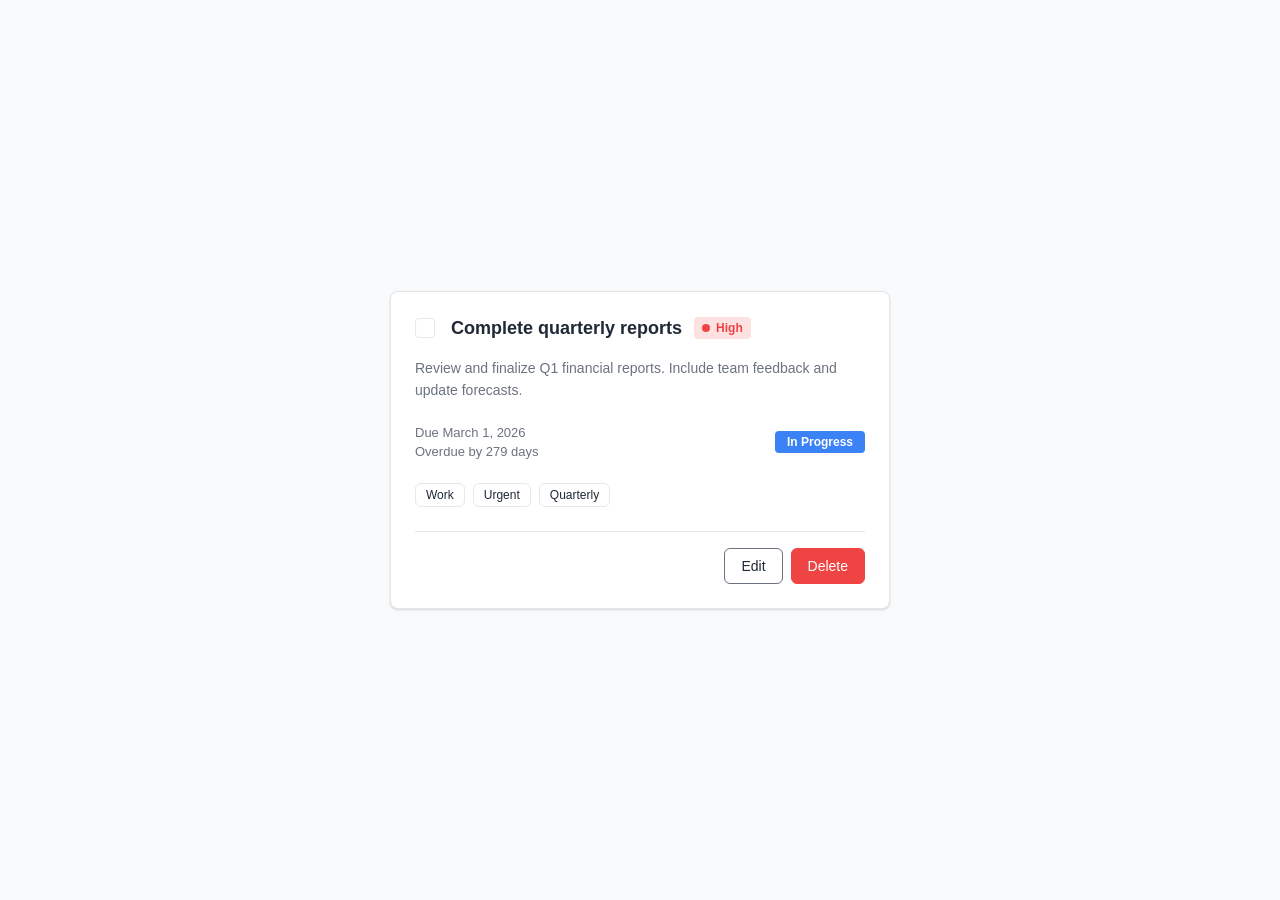
==== week1/index.html @ 6bccd1b2 "first commit" ====
<!DOCTYPE html>
<html lang="en">

<head>
  <meta charset="UTF-8">
  <meta name="viewport" content="width=device-width, initial-scale=1.0">
  <title>Todo Card Component</title>
  <link rel="stylesheet" href="style.css">
</head>

<body>
  <main class="container">
    <article class="todo-card" data-testid="test-todo-card">
      <!-- Header section -->
      <header class="todo-card__header">
        <div class="todo-card__checkbox-wrapper">
          <input type="checkbox" id="task-complete" class="todo-card__checkbox"
            data-testid="test-todo-complete-toggle" />
          <label for="task-complete" class="visually-hidden">Mark task as complete</label>
        </div>

        <div class="todo-card__title-priority">
          <h2 class="todo-card__title" data-testid="test-todo-title">Complete quarterly reports</h2>
          <span class="todo-priority todo-priority--high" data-testid="test-todo-priority" aria-label="High priority">
            <span class="priority-dot"></span>High
          </span>
        </div>
      </header>

      <!-- Description -->
      <p class="todo-card__description" data-testid="test-todo-description">
        Review and finalize Q1 financial reports. Include team feedback and update forecasts.
      </p>

      <!-- Meta information -->
      <div class="todo-card__meta">
        <div class="todo-card__due-date">
          <time class="todo-card__time" datetime="2026-03-01T18:00:00Z" data-testid="test-todo-due-date">
            Due March 1, 2026
          </time>
          <span class="todo-time-remaining" data-testid="test-todo-time-remaining" aria-live="polite">
            Due in 19 days
          </span>
        </div>

        <div class="todo-card__status">
          <span class="status-badge status-badge--in-progress" data-testid="test-todo-status">
            In Progress
          </span>
        </div>
      </div>

      <!-- Tags -->
      <div class="todo-card__tags" data-testid="test-todo-tags">
        <span class="tag" data-testid="test-todo-tag-work">Work</span>
        <span class="tag" data-testid="test-todo-tag-urgent">Urgent</span>
        <span class="tag">Quarterly</span>
      </div>

      <!-- Actions -->
      <footer class="todo-card__actions">
        <button class="btn btn--secondary" data-testid="test-todo-edit-button">
          Edit
        </button>
        <button class="btn btn--danger" data-testid="test-todo-delete-button">
          Delete
        </button>
      </footer>
    </article>
  </main>
  <script src="script.js"></script>
</body>

</html>
---- week1/style.css ----
:root {
  --color-white: #FFFFFF;
  --color-text-primary: #1F2937;
  --color-text-secondary: #6B7280;
  --color-accent: #2563EB;
  --color-border: #E5E7EB;

  --color-status-pending: #F59E0B;
  --color-status-progress: #3B82F6;
  --color-status-done: #10B981;

  --color-priority-low: #6B7280;
  --color-priority-medium: #F59E0B;
  --color-priority-high: #EF4444;

  --color-priority-low-bg: #F3F4F6;
  --color-priority-medium-bg: #FEF3C7;
  --color-priority-high-bg: #FEE2E2;

  --font-family: -apple-system, BlinkMacSystemFont, "Segoe UI", Roboto, sans-serif;
  --shadow-base: 0 1px 3px rgba(0, 0, 0, 0.1), 0 1px 2px rgba(0, 0, 0, 0.06);
  --shadow-hover: 0 4px 6px rgba(0, 0, 0, 0.1), 0 2px 4px rgba(0, 0, 0, 0.06);
}

*,
*::before,
*::after {
  box-sizing: border-box;
  margin: 0;
  padding: 0;
}

body {
  font-family: var(--font-family);
  background-color: #F9FAFB;
  color: var(--color-text-primary);
  display: flex;
  justify-content: center;
  align-items: center;
  min-height: 100vh;
  padding: 16px;
  -webkit-font-smoothing: antialiased;
  -moz-osx-font-smoothing: grayscale;
}

.visually-hidden {
  position: absolute;
  width: 1px;
  height: 1px;
  margin: -1px;
  padding: 0;
  overflow: hidden;
  clip: rect(0, 0, 0, 0);
  white-space: nowrap;
  border: 0;
}

.container {
  width: 100%;
}

.todo-card {
  background-color: var(--color-white);
  border: 1px solid var(--color-border);
  border-radius: 8px;
  padding: 20px;
  max-width: 100%;
  margin: 0 auto;
  box-shadow: var(--shadow-base);
  transition: box-shadow 0.2s ease-in-out;
}

.todo-card:hover {
  box-shadow: var(--shadow-hover);
}

/* Header */
.todo-card__header {
  display: flex;
  align-items: flex-start;
  gap: 16px;
  margin-bottom: 16px;
}

.todo-card__checkbox-wrapper {
  display: flex;
  align-items: center;
  justify-content: center;
  margin-top: 2px;
}

/* Custom Checkbox */
.todo-card__checkbox {
  appearance: none;
  -webkit-appearance: none;
  width: 20px;
  height: 20px;
  border: 1px solid var(--color-border);
  border-radius: 4px;
  background-color: var(--color-white);
  cursor: pointer;
  display: flex;
  align-items: center;
  justify-content: center;
  transition: all 0.2s ease-in-out;
  position: relative;
}

.todo-card__checkbox:hover {
  border-color: var(--color-text-secondary);
}

.todo-card__checkbox:focus-visible {
  outline: 2px solid var(--color-accent);
  outline-offset: 2px;
}

.todo-card__checkbox:checked {
  background-color: var(--color-accent);
  border-color: var(--color-accent);
}

.todo-card__checkbox:checked::after {
  content: "";
  position: absolute;
  width: 5px;
  height: 10px;
  border: solid var(--color-white);
  border-width: 0 2px 2px 0;
  transform: rotate(45deg);
  margin-top: -2px;
}

.todo-card__title-priority {
  display: flex;
  flex-direction: row;
  flex-wrap: wrap;
  align-items: center;
  gap: 8px;
}

.todo-card__title {
  font-size: 18px;
  font-weight: 600;
  line-height: 1.4;
  color: var(--color-text-primary);
  transition: color 0.2s ease, text-decoration 0.2s ease;
}

.todo-priority {
  display: inline-flex;
  align-items: center;
  gap: 6px;
  font-size: 12px;
  font-weight: 600;
  padding: 4px 8px;
  border-radius: 4px;
  width: fit-content;
}

.todo-priority--high {
  background-color: var(--color-priority-high-bg);
  color: var(--color-priority-high);
}

.todo-priority--medium {
  background-color: var(--color-priority-medium-bg);
  color: var(--color-priority-medium);
}

.todo-priority--low {
  background-color: var(--color-priority-low-bg);
  color: var(--color-priority-low);
}

.priority-dot {
  width: 8px;
  height: 8px;
  border-radius: 50%;
}

.todo-priority--high .priority-dot {
  background-color: var(--color-priority-high);
}

.todo-priority--medium .priority-dot {
  background-color: var(--color-priority-medium);
}

.todo-priority--low .priority-dot {
  background-color: var(--color-priority-low);
}

/* Description */
.todo-card__description {
  font-size: 14px;
  font-weight: 400;
  line-height: 1.6;
  color: var(--color-text-secondary);
  margin-bottom: 24px;
}

/* Meta info */
.todo-card__meta {
  display: flex;
  flex-direction: column;
  align-items: flex-start;
  gap: 16px;
  margin-bottom: 24px;
}

.todo-card__due-date {
  display: flex;
  flex-direction: column;
  gap: 4px;
}

.todo-card__time,
.todo-time-remaining {
  font-size: 13px;
  color: var(--color-text-secondary);
}

.todo-time-remaining {
  font-weight: 500;
}

.status-badge {
  display: inline-flex;
  align-items: center;
  justify-content: center;
  padding: 4px 12px;
  border-radius: 4px;
  font-size: 12px;
  font-weight: 600;
  color: var(--color-white);
  transition: background-color 0.2s ease;
}

.status-badge--pending {
  background-color: var(--color-status-pending);
}

.status-badge--in-progress {
  background-color: var(--color-status-progress);
}

.status-badge--done {
  background-color: var(--color-status-done);
}

/* Tags */
.todo-card__tags {
  display: flex;
  flex-wrap: wrap;
  gap: 8px;
  margin-bottom: 24px;
}

.tag {
  display: inline-flex;
  align-items: center;
  padding: 4px 10px;
  background-color: var(--color-white);
  border: 1px solid var(--color-border);
  border-radius: 6px;
  font-size: 12px;
  font-weight: 500;
  color: var(--color-text-primary);
  transition: background-color 0.2s ease;
}

.tag:hover {
  background-color: #F3F4F6;
}

/* Actions */
.todo-card__actions {
  display: flex;
  flex-direction: column;
  gap: 8px;
  border-top: 1px solid var(--color-border);
  padding-top: 16px;
}

.btn {
  display: inline-flex;
  align-items: center;
  justify-content: center;
  height: 36px;
  padding: 8px 16px;
  border-radius: 6px;
  font-size: 14px;
  font-weight: 500;
  font-family: inherit;
  cursor: pointer;
  transition: all 0.15s ease;
  width: 100%;
}

.btn:focus-visible {
  outline: 3px solid var(--color-accent);
  outline-offset: 2px;
}

.btn--secondary {
  background-color: transparent;
  border: 1px solid var(--color-text-secondary);
  color: var(--color-text-primary);
}

.btn--secondary:hover {
  background-color: #F3F4F6;
}

.btn--danger {
  background-color: #EF4444;
  border: 1px solid #EF4444;
  color: var(--color-white);
}

.btn--danger:hover {
  background-color: #DC2626;
  border-color: #DC2626;
}

/* Completed State */
.todo-card.is-completed .todo-card__title {
  text-decoration: line-through;
  color: var(--color-text-secondary);
}

/* Responsive Styles */
@media (min-width: 641px) {
  .todo-card {
    padding: 24px;
    max-width: 480px;
  }

  .todo-card__title-priority {
    flex-wrap: nowrap;
    gap: 12px;
  }

  .todo-card__meta {
    flex-direction: row;
    align-items: center;
    justify-content: space-between;
  }

  .todo-card__actions {
    flex-direction: row;
    justify-content: flex-end;
  }

  .btn {
    width: auto;
  }
}

@media (min-width: 1025px) {
  .todo-card {
    max-width: 500px;
  }
}
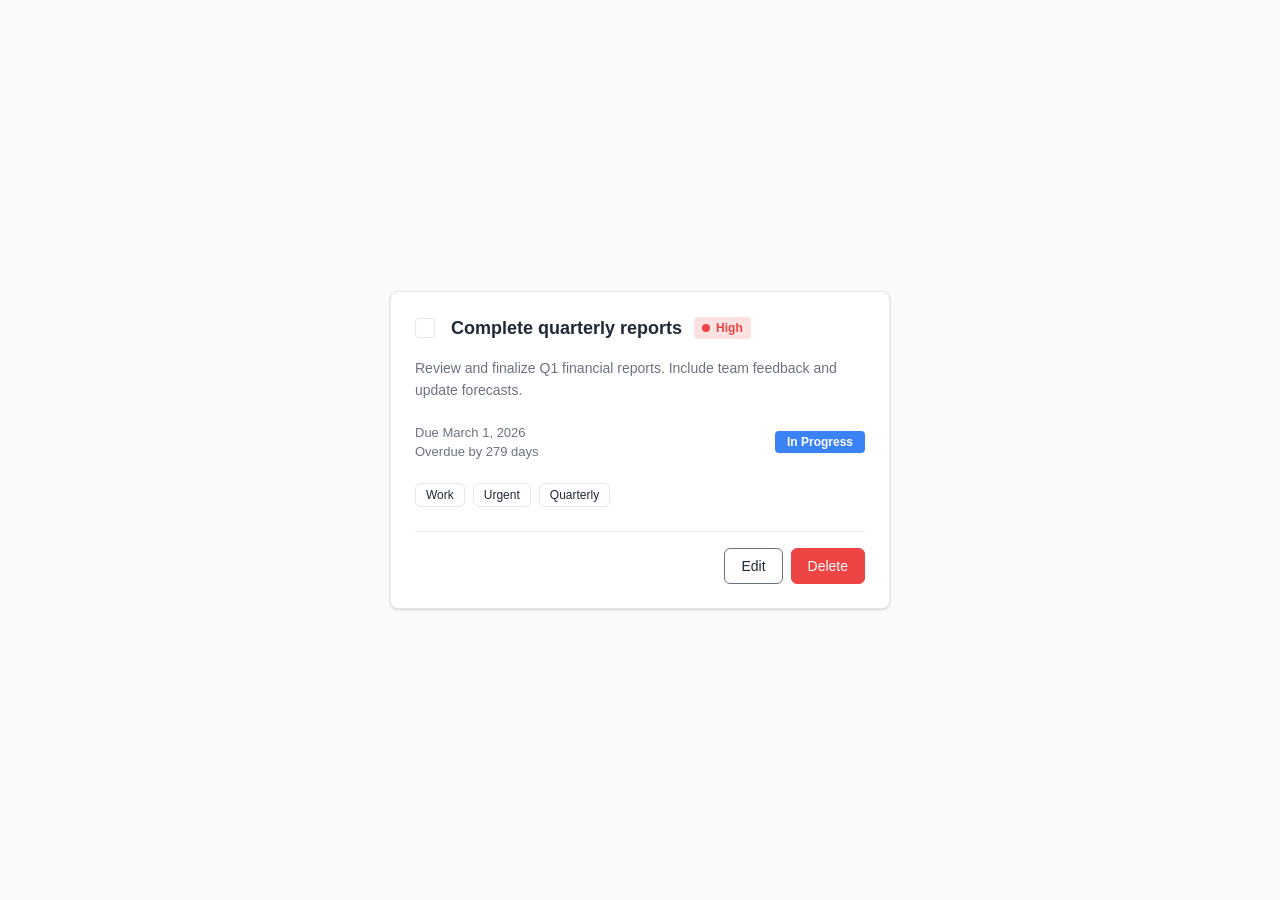
==== commit 222beddc: "fixed ul elements" ====
--- a/week1/index.html
+++ b/week1/index.html
@@ -44,18 +44,19 @@
         </div>
 
         <div class="todo-card__status">
-          <span class="status-badge status-badge--in-progress" data-testid="test-todo-status">
+          <span aria-label="Task status: In Progress" class="status-badge status-badge--in-progress"
+            data-testid="test-todo-status">
             In Progress
           </span>
         </div>
       </div>
 
       <!-- Tags -->
-      <div class="todo-card__tags" data-testid="test-todo-tags">
-        <span class="tag" data-testid="test-todo-tag-work">Work</span>
-        <span class="tag" data-testid="test-todo-tag-urgent">Urgent</span>
-        <span class="tag">Quarterly</span>
-      </div>
+      <ul class="todo-card__tags" role="list" data-testid="test-todo-tags">
+        <li class="tag" data-testid="test-todo-tag-work">Work</li>
+        <li class="tag" data-testid="test-todo-tag-urgent">Urgent</li>
+        <li class="tag">Quarterly</li>
+      </ul>
 
       <!-- Actions -->
       <footer class="todo-card__actions">
--- a/week1/style.css
+++ b/week1/style.css
@@ -255,6 +255,8 @@
   flex-wrap: wrap;
   gap: 8px;
   margin-bottom: 24px;
+  list-style: none;
+  padding: 0;   
 }
 
 .tag {
